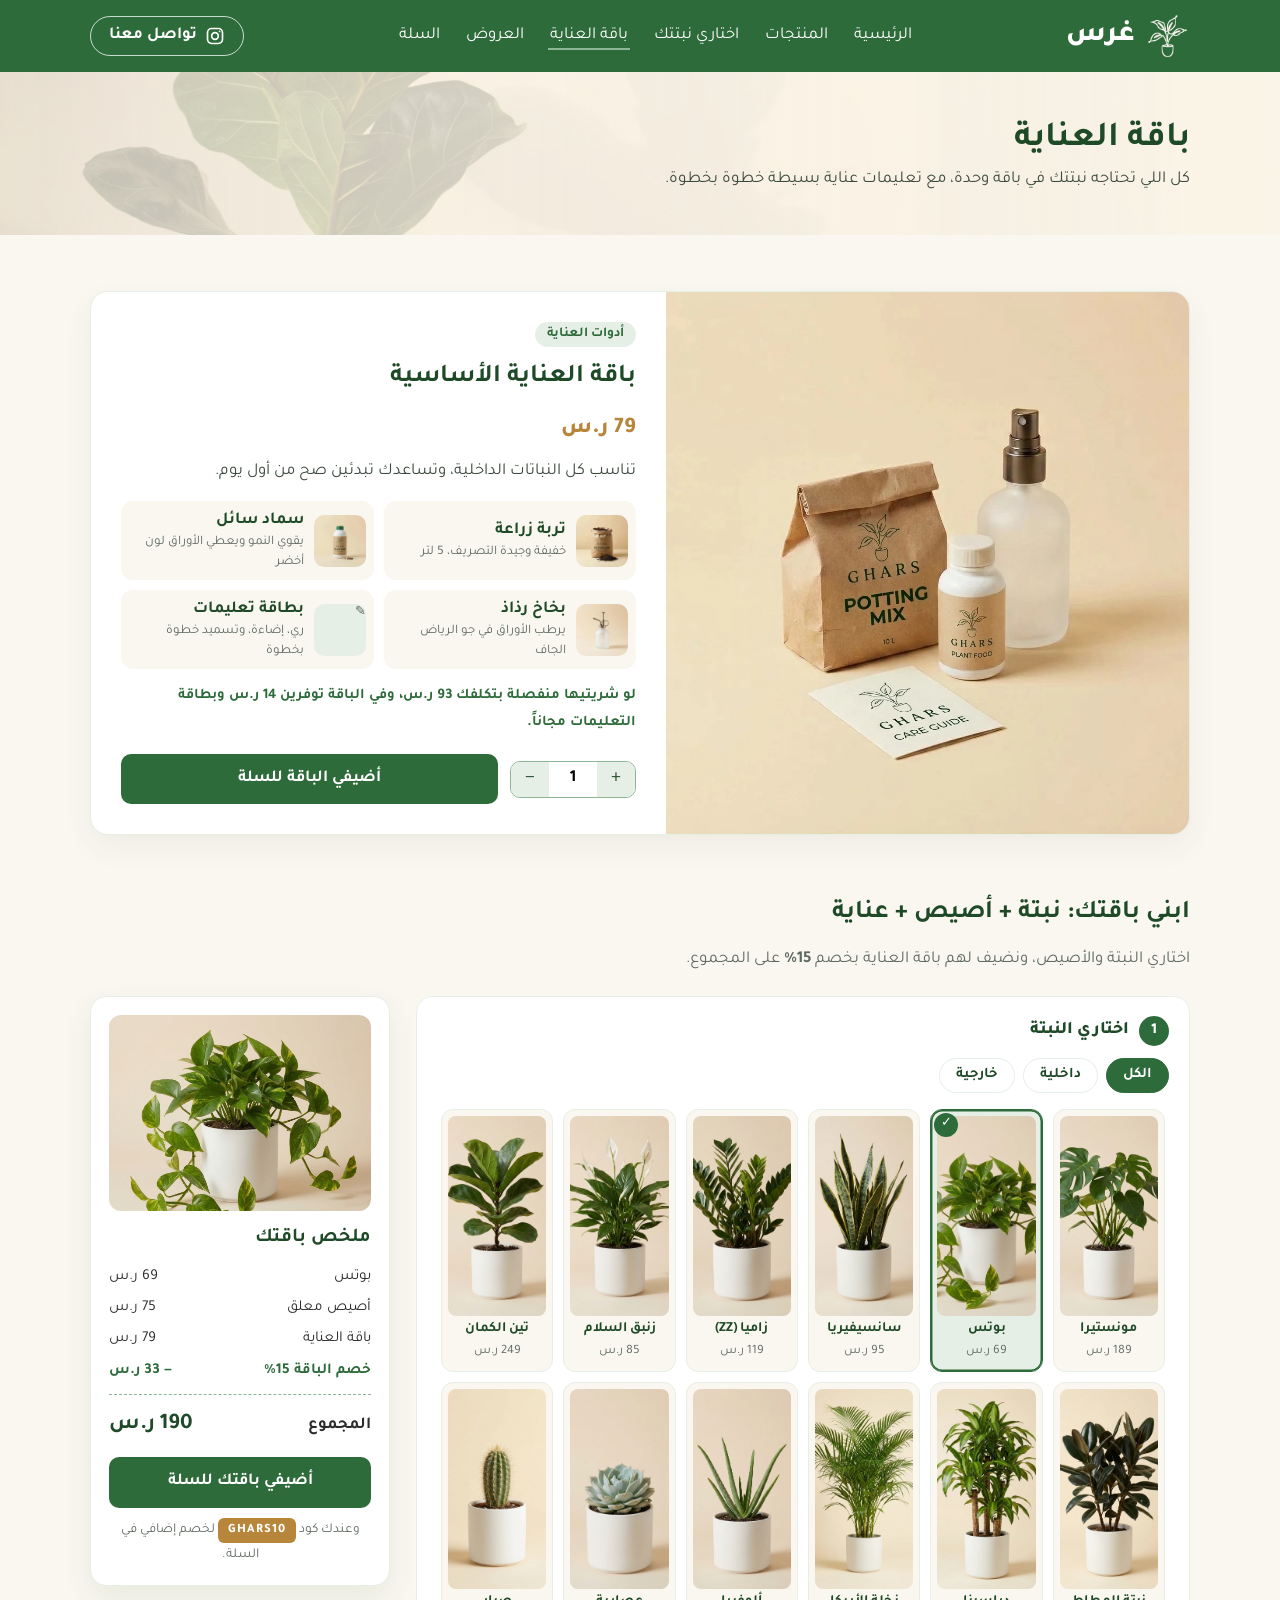
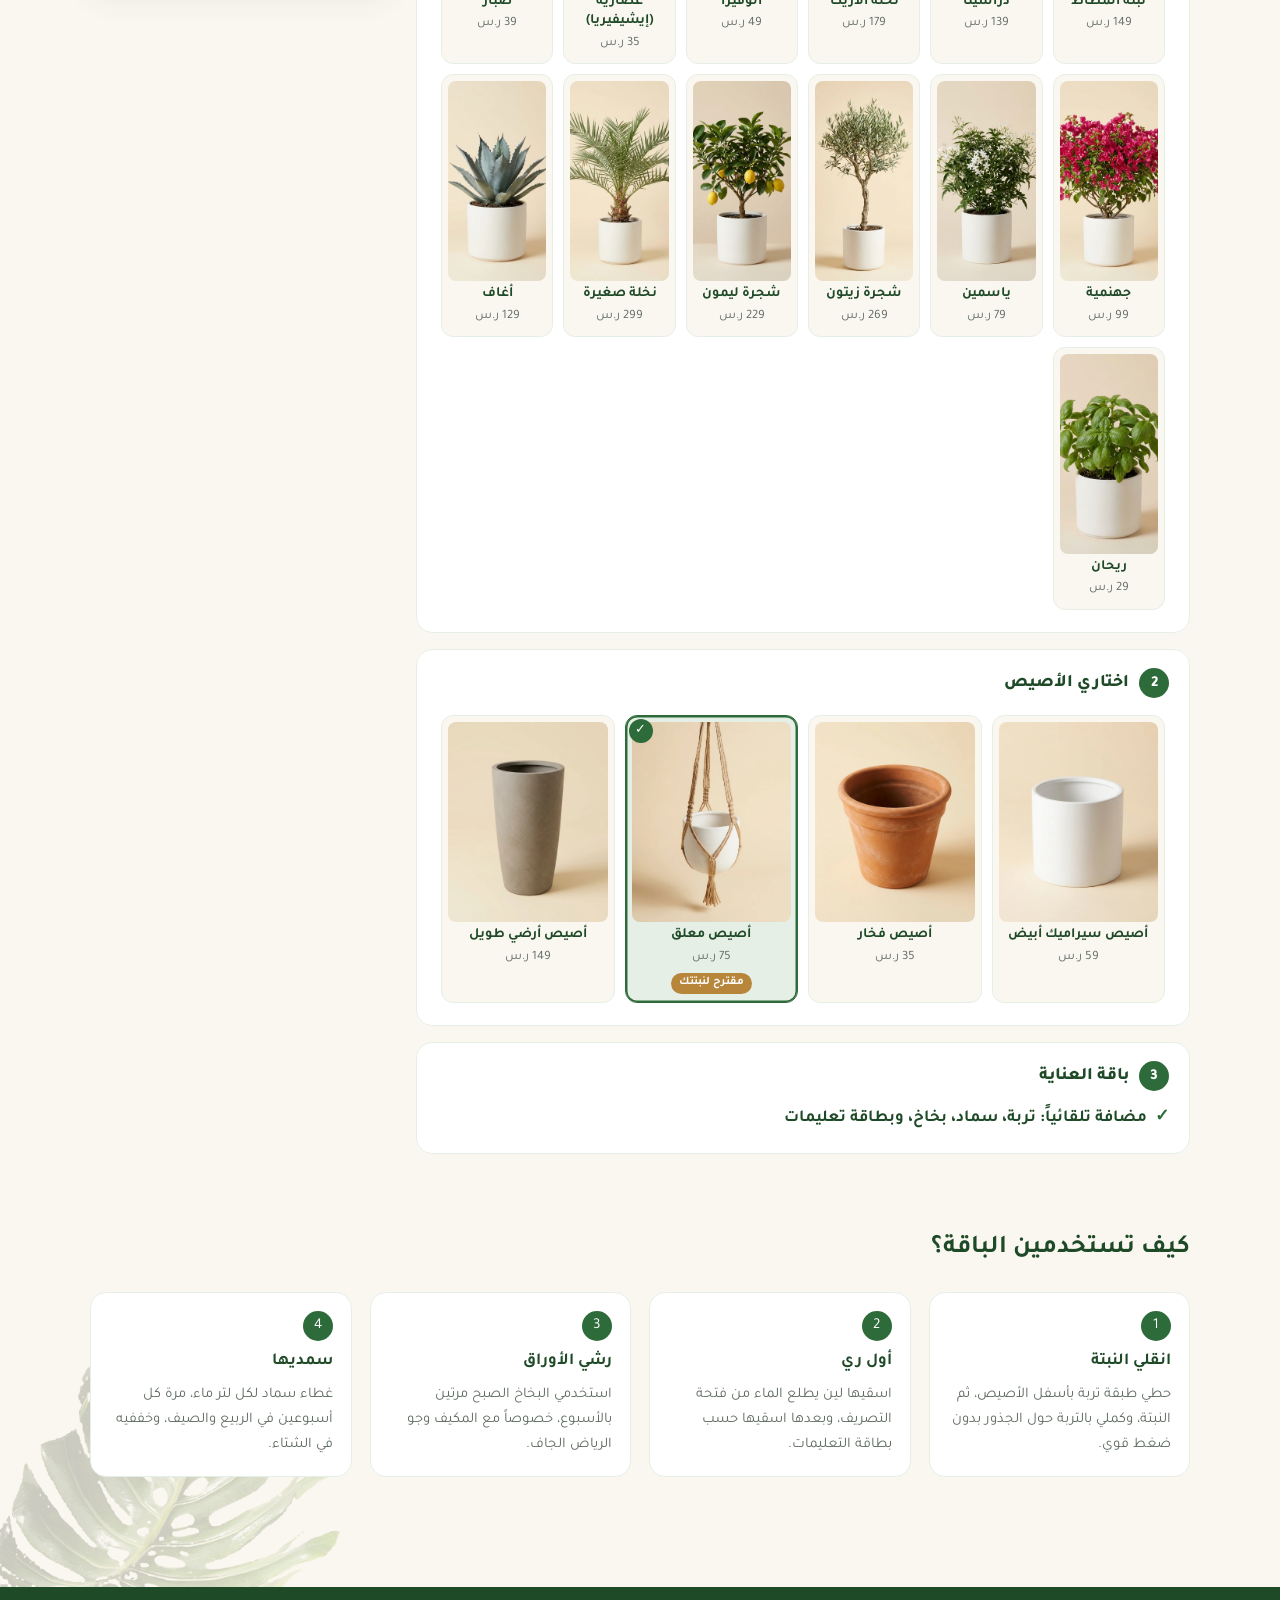
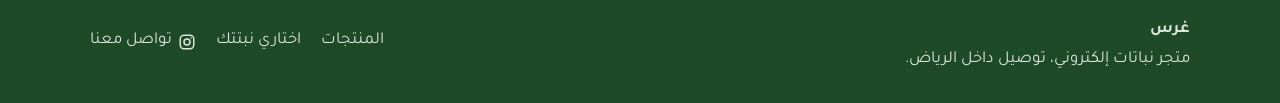
==== pages/care-kit.html @ 99b0efc9 "update homepage +add pruducts (check plz)" ====
<!DOCTYPE html>
<html lang="ar" dir="rtl">
<head>
  <meta charset="UTF-8">
  <meta name="viewport" content="width=device-width, initial-scale=1">
  <title>باقة العناية | غرس</title>
  <link rel="icon" href="../images/logo.png">
  <link rel="preconnect" href="https://fonts.googleapis.com">
  <link rel="preconnect" href="https://fonts.gstatic.com" crossorigin>
  <link href="https://fonts.googleapis.com/css2?family=Tajawal:wght@400;500;700;800&display=swap" rel="stylesheet">
  <link rel="stylesheet" href="../css/style.css">
</head>
<body>

  <!-- Navbar -->
  <header class="navbar">
    <div class="container">
      <a href="../index.html" class="logo"><img src="../images/logo.png" alt=""><span>غرس</span></a>
      <nav>
        <ul class="nav-links">
          <li><a href="../index.html">الرئيسية</a></li>
          <li><a href="products.html">المنتجات</a></li>
          <li><a href="plant-finder.html">اختاري نبتتك</a></li>
          <li><a href="care-kit.html" class="active">باقة العناية</a></li>
          <li><a href="offers.html">العروض</a></li>
          <li><a href="cart.html">السلة <span class="cart-count" id="cartCount" hidden>0</span></a></li>
        </ul>
      </nav>
      <a href="https://www.instagram.com/gharsplants/" class="contact-btn" target="_blank" rel="noopener" aria-label="تواصل معنا عبر إنستقرام"><svg width="20" height="20" viewBox="0 0 24 24" fill="none" stroke="currentColor" stroke-width="2" aria-hidden="true"><rect x="3" y="3" width="18" height="18" rx="5"/><circle cx="12" cy="12" r="4"/><circle cx="17.5" cy="6.5" r="1" fill="currentColor" stroke="none"/></svg><span>تواصل معنا</span></a>
    </div>
  </header>

  <main>
    <img class="leaf-corner" src="../images/monstera-leaf.png" alt="">

    <section class="page-head">
      <div class="container">
        <h1>باقة العناية</h1>
        <p>كل اللي تحتاجه نبتتك في باقة وحدة، مع تعليمات عناية بسيطة خطوة بخطوة.</p>
      </div>
    </section>

    <section class="section container">
      <div class="kit-show">
        <img src="../images/products/care-kit.jpg" alt="باقة العناية: تربة وسماد وبخاخ وبطاقة تعليمات">
        <div class="kit-info">
          <span class="badge">أدوات العناية</span>
          <h2>باقة العناية الأساسية</h2>
          <p class="pd-price" id="kitPrice"></p>
          <p class="pd-desc">تناسب كل النباتات الداخلية، وتساعدك تبدئين صح من أول يوم.</p>
          <ul class="kit-items">
            <li><img src="../images/products/potting-soil.jpg" alt=""><div><strong>تربة زراعة</strong><span>خفيفة وجيدة التصريف، 5 لتر</span></div></li>
            <li><img src="../images/products/fertilizer.jpg" alt=""><div><strong>سماد سائل</strong><span>يقوي النمو ويعطي الأوراق لون أخضر</span></div></li>
            <li><img src="../images/products/spray-bottle.jpg" alt=""><div><strong>بخاخ رذاذ</strong><span>يرطب الأوراق في جو الرياض الجاف</span></div></li>
            <li><span class="kit-card-icon" aria-hidden="true">✎</span><div><strong>بطاقة تعليمات</strong><span>ري، إضاءة، وتسميد خطوة بخطوة</span></div></li>
          </ul>
          <p class="kit-save" id="kitSave"></p>
          <div class="pd-buy">
            <div class="qty" aria-label="الكمية">
              <button type="button" id="kitPlus" aria-label="زيادة">+</button>
              <input type="number" id="kitQty" value="1" min="1" max="20" aria-label="الكمية">
              <button type="button" id="kitMinus" aria-label="نقصان">&minus;</button>
            </div>
            <button type="button" class="btn" id="kitAdd">أضيفي الباقة للسلة</button>
          </div>
        </div>
      </div>
    </section>

    <section class="section container" id="build">
      <h2>ابني باقتك: نبتة + أصيص + عناية</h2>
      <p class="section-note">اختاري النبتة والأصيص، ونضيف لهم باقة العناية بخصم <strong>15%</strong> على المجموع.</p>

      <div class="builder">
        <form class="builder-steps" id="builderForm">
          <fieldset class="build-step">
            <legend><span class="num">1</span>اختاري النبتة</legend>
            <div class="pick-filter" role="group" aria-label="نوع النبتة">
              <button type="button" class="cat-tab" data-type="all" aria-selected="true">الكل</button>
              <button type="button" class="cat-tab" data-type="indoor" aria-selected="false">داخلية</button>
              <button type="button" class="cat-tab" data-type="outdoor" aria-selected="false">خارجية</button>
            </div>
            <div class="pick-grid" id="plantPicks"></div>
          </fieldset>

          <fieldset class="build-step">
            <legend><span class="num">2</span>اختاري الأصيص</legend>
            <div class="pick-grid pick-grid-pots" id="potPicks"></div>
          </fieldset>

          <fieldset class="build-step">
            <legend><span class="num">3</span>باقة العناية</legend>
            <p class="included"><span aria-hidden="true">✓</span> مضافة تلقائياً: تربة، سماد، بخاخ، وبطاقة تعليمات</p>
          </fieldset>
        </form>

        <aside class="summary" aria-live="polite">
          <img id="sumImg" src="" alt="">
          <h3>ملخص باقتك</h3>
          <ul class="sum-lines" id="sumLines"></ul>
          <div class="sum-total"><span>المجموع</span><strong id="sumTotal"></strong></div>
          <button type="button" class="btn btn-block" id="bundleAdd">أضيفي باقتك للسلة</button>
          <p class="sum-note">وعندك كود <span class="code">GHARS10</span> لخصم إضافي في السلة.</p>
        </aside>
      </div>
    </section>

    <section class="section container">
      <h2>كيف تستخدمين الباقة؟</h2>
      <ol class="care-steps">
        <li><span class="num">1</span><strong>انقلي النبتة</strong><p>حطي طبقة تربة بأسفل الأصيص، ثم النبتة، وكملي بالتربة حول الجذور بدون ضغط قوي.</p></li>
        <li><span class="num">2</span><strong>أول ري</strong><p>اسقيها لين يطلع الماء من فتحة التصريف، وبعدها اسقيها حسب بطاقة التعليمات.</p></li>
        <li><span class="num">3</span><strong>رشي الأوراق</strong><p>استخدمي البخاخ الصبح مرتين بالأسبوع، خصوصاً مع المكيف وجو الرياض الجاف.</p></li>
        <li><span class="num">4</span><strong>سمديها</strong><p>غطاء سماد لكل لتر ماء، مرة كل أسبوعين في الربيع والصيف، وخففيه في الشتاء.</p></li>
      </ol>
    </section>
  </main>

  <footer class="footer">
    <div class="container">
      <div>
        <strong>غرس</strong>
        <p>متجر نباتات إلكتروني، توصيل داخل الرياض.</p>
      </div>
      <ul>
        <li><a href="products.html">المنتجات</a></li>
        <li><a href="plant-finder.html">اختاري نبتتك</a></li>
        <li><a class="social" href="https://www.instagram.com/gharsplants/" target="_blank" rel="noopener"><svg width="18" height="18" viewBox="0 0 24 24" fill="none" stroke="currentColor" stroke-width="2" aria-hidden="true"><rect x="3" y="3" width="18" height="18" rx="5"/><circle cx="12" cy="12" r="4"/><circle cx="17.5" cy="6.5" r="1" fill="currentColor" stroke="none"/></svg><span>تواصل معنا</span></a></li>
      </ul>
    </div>
  </footer>

  <script src="../js/products-data.js"></script>
  <script src="../js/cart.js"></script>
  <script src="../js/care-kit.js"></script>
</body>
</html>
---- css/style.css ----
/* Colors */
:root {
  --green: #2E6B3A;
  --green-dark: #1F4A28;
  --green-light: #8DB596;
  --green-pale: #E6EFE6;
  --offwhite: #FAF7F0;
  --text: #2B2B2B;
  --muted: #5F6B61;
  --accent: #B8863B;
  --radius: 10px;
}

* { box-sizing: border-box; margin: 0; padding: 0; }

body {
  font-family: 'Tajawal', sans-serif;
  background: var(--offwhite);
  color: var(--text);
  line-height: 1.8;
  font-size: 1.05rem;
}

a { color: inherit; text-decoration: none; }
img { max-width: 100%; display: block; }
:focus-visible { outline: 3px solid var(--accent); outline-offset: 2px; }

.container { width: 92%; max-width: 1100px; margin-inline: auto; }

.navbar { background: var(--green); color: #fff; }
.navbar .container {
  display: flex; align-items: center; justify-content: space-between;
  flex-wrap: wrap; gap: 8px 24px; padding-block: 10px;
}
.logo { display: flex; align-items: center; gap: 10px; font-size: 1.8rem; font-weight: 800; }
.logo img { height: 48px; width: auto; }
.nav-links { display: flex; flex-wrap: wrap; gap: 4px 22px; list-style: none; }
.nav-links a { padding: 4px 2px; border-bottom: 2px solid transparent; }
.nav-links a:hover, .nav-links a.active { border-bottom-color: var(--green-light); }

.contact-btn {
  display: flex; align-items: center; gap: 8px; white-space: nowrap;
  border: 1.5px solid rgba(255, 255, 255, .75); border-radius: 999px;
  padding: 5px 18px; font-weight: 700; line-height: 1.7;
}
.contact-btn:hover { background: #fff; color: var(--green-dark); }

.btn {
  display: inline-block; background: var(--green); color: #fff;
  padding: 10px 26px; border: 0; border-radius: var(--radius);
  font: inherit; font-weight: 700; cursor: pointer; text-align: center;
}
.btn:hover { background: var(--green-dark); }
.btn-light { background: var(--offwhite); color: var(--green-dark); }
.btn-light:hover { background: #fff; }
.btn-outline { background: transparent; color: var(--green); border: 1.5px solid var(--green); padding-block: 8.5px; }
.btn-outline:hover { background: var(--green-pale); }

.hero {
  position: relative; display: flex; min-height: 480px; overflow: hidden;
  background: #f3e6cf url(../images/hero-leaf.jpg) center / cover no-repeat;
}
.hero::before {
  content: ""; position: absolute; top: 0; right: 0; bottom: 0; left: 0;
  background: linear-gradient(to left, rgba(250, 244, 232, .94) 0%, rgba(250, 244, 232, .6) 42%, rgba(250, 244, 232, 0) 68%);
}
.hero .container { position: relative; display: flex; align-items: center; padding-block: 60px 96px; }
.hero-text { max-width: 28rem; }
.hero h1 { font-size: 2.7rem; line-height: 1.4; color: var(--green-dark); }
.hero p { color: #3d4a3f; margin: 12px 0 24px; }
.hero-actions { display: flex; flex-wrap: wrap; gap: 12px; }
.hang { position: absolute; top: 0; right: 1.5%; width: 125px; }

main { position: relative; padding-bottom: 110px; overflow: hidden; }
main > section { position: relative; z-index: 1; }
.leaf-corner { position: absolute; left: 0; bottom: 0; width: 340px; opacity: .2; pointer-events: none; }

.quiz-wrap { position: relative; margin-top: -64px; }
.quiz {
  background: #fff; border: 1.5px solid var(--green-pale); border-radius: 16px;
  padding: 30px; display: grid; grid-template-columns: repeat(3, 1fr); gap: 26px;
  box-shadow: 0 12px 30px rgba(31, 74, 40, .1);
}
.quiz-head { grid-column: 1 / -1; }
.quiz-head h2 { font-size: 1.6rem; color: var(--green-dark); line-height: 1.5; }
.quiz-head p { color: var(--muted); }
.step { display: grid; gap: 10px; align-content: start; }
.step h3 {
  display: flex; align-items: center; gap: 10px; margin-bottom: 4px;
  font-size: 1.1rem; color: var(--green-dark);
}
.num {
  width: 30px; height: 30px; border-radius: 50%; background: var(--green); color: #fff;
  display: flex; align-items: center; justify-content: center; font-size: .95rem; flex-shrink: 0;
}
.chip { position: relative; display: block; cursor: pointer; }
.chip input { position: absolute; top: 0; right: 0; bottom: 0; left: 0; width: 100%; height: 100%; opacity: 0; cursor: pointer; }
.chip span {
  display: block; padding: 10px 14px; border: 1.5px solid var(--green-light);
  border-radius: var(--radius); background: var(--offwhite);
  font-weight: 700; color: var(--green-dark); line-height: 1.5;
}
.chip small { display: block; font-weight: 400; color: var(--muted); font-size: .88rem; }
.chip:hover input:not(:checked) + span { background: var(--green-pale); }
.chip input:checked + span { background: var(--green); border-color: var(--green); color: #fff; }
.chip input:checked + span small { color: #d9e6da; }
.chip input:focus-visible + span { outline: 3px solid var(--accent); outline-offset: 2px; }
.actions { grid-column: 1 / -1; display: flex; flex-wrap: wrap; gap: 12px; }

.section { padding-block: 56px 0; }
.section h2 { font-size: 1.6rem; color: var(--green-dark); margin-bottom: 20px; }

.why { display: grid; grid-template-columns: repeat(4, 1fr); gap: 26px; list-style: none; }
.why li { display: grid; gap: 4px; justify-items: start; }
.why svg { width: 48px; height: 48px; padding: 12px; border-radius: 50%; background: var(--green-pale); color: var(--green); margin-bottom: 6px; }
.why strong { color: var(--green-dark); font-size: 1.1rem; }
.why span { color: var(--muted); font-size: .95rem; line-height: 1.7; }

.section-head { display: flex; justify-content: space-between; align-items: baseline; gap: 12px; margin-bottom: 20px; }
.section-head h2 { margin-bottom: 0; }
.see-all { color: var(--green); font-weight: 700; white-space: nowrap; }
.see-all:hover { color: var(--green-dark); text-decoration: underline; text-underline-offset: 4px; }

.categories { display: grid; grid-template-columns: repeat(5, 1fr); gap: 16px; }
.category {
  position: relative; display: block; border-radius: 16px; overflow: hidden;
  background: var(--green-pale); font-weight: 800; font-size: 1.1rem; color: var(--green-dark);
}
.category img { width: 100%; aspect-ratio: 4 / 5; object-fit: cover; transition: transform .35s; }
.category span {
  position: absolute; right: 10px; left: 10px; bottom: 10px; display: flex; justify-content: space-between; align-items: center;
  background: rgba(255, 255, 255, .92); border-radius: 12px; padding: 8px 14px; white-space: nowrap;
}
.category span::after { content: "\2190"; font-weight: 400; }
.category:hover img { transform: scale(1.06); }
.category:hover span { background: var(--green); color: #fff; }

.hero-plants { display: inline-flex; align-items: center; gap: 12px; margin-top: 26px; color: #3d4a3f; font-size: .92rem; line-height: 1.5; }
.hero-plants strong { display: block; color: var(--green-dark); font-size: 1rem; }
.stack { display: flex; }
.stack img { width: 46px; height: 46px; border-radius: 50%; object-fit: cover; border: 3px solid #fff; margin-inline-start: -14px; box-shadow: 0 2px 6px rgba(0, 0, 0, .08); }
.stack img:first-child { margin-inline-start: 0; }
.hero-plants:hover strong { text-decoration: underline; text-underline-offset: 4px; }

.home-grid { grid-template-columns: repeat(4, 1fr); }
.home-grid .card-title:hover { color: var(--green); text-decoration: underline; text-underline-offset: 4px; }

.light-band { background: var(--green-pale); margin-top: 56px; padding-block: 48px; }
.light-band .section-note { margin: -12px 0 24px; }
.light-cards { display: grid; grid-template-columns: repeat(3, 1fr); gap: 20px; }
.light-card { display: grid; gap: 2px; background: #fff; border-radius: 18px; padding: 16px 16px 20px; transition: transform .2s, box-shadow .2s; }
.light-card:hover { transform: translateY(-4px); box-shadow: 0 14px 30px rgba(31, 74, 40, .12); }
.light-plants { display: grid; grid-template-columns: 1.4fr 1fr; grid-template-rows: repeat(2, minmax(0, 1fr)); gap: 8px; margin-bottom: 12px; aspect-ratio: 16 / 11; }
.light-plants img { width: 100%; height: 100%; min-height: 0; object-fit: cover; border-radius: 12px; }
.light-plants img:first-child { grid-row: 1 / 3; }
.light-card strong { font-size: 1.2rem; color: var(--green-dark); display: flex; align-items: center; gap: 8px; }
.light-card strong::before { content: ""; width: 14px; height: 14px; border-radius: 50%; }
.light-low strong::before { background: #8b9bb0; }
.light-medium strong::before { background: #e3c37c; }
.light-high strong::before { background: #f0a050; box-shadow: 0 0 0 4px #fbe1c4; }
.light-card span { color: var(--muted); font-size: .95rem; }

.ad-spot {
  position: relative; display: grid; grid-template-columns: 1fr 1.35fr; gap: 30px; align-items: center;
  background: radial-gradient(circle at 15% 20%, #2e6b3a 0%, var(--green-dark) 60%);
  border-radius: 22px; padding: 36px 40px 44px; color: #fff; overflow: hidden;
}
.ad-text h2 { color: #fff; font-size: 1.9rem; margin: 10px 0 6px; }
.ad-text p { color: #d9e6da; margin-bottom: 20px; }
.ad-label {
  position: relative; display: inline-block; background: var(--offwhite); color: var(--green-dark);
  font-weight: 800; font-size: .85rem; padding: 2px 14px 2px 26px; border-radius: 4px 14px 14px 4px;
}
.ad-label::after { content: ""; position: absolute; left: 9px; top: 50%; width: 8px; height: 8px; margin-top: -4px; border-radius: 50%; background: var(--green-dark); }
.ad-btn { display: inline-flex; gap: 8px; align-items: center; }

.ad-frame { position: relative; display: block; padding-top: 64px; transform-origin: 50% 0; }
.ropes { position: absolute; top: 6px; left: 0; width: 100%; height: 66px; overflow: visible; }
.ropes path { fill: none; stroke: #d8c39c; stroke-width: 2.5; vector-effect: non-scaling-stroke; stroke-dasharray: 5 3; }
.hook { position: absolute; top: 0; left: 50%; width: 16px; height: 16px; margin-left: -8px; border-radius: 50%; border: 3px solid #d8c39c; background: var(--green-dark); }
.ad-board {
  position: relative; z-index: 1; display: block; aspect-ratio: 16 / 9; overflow: hidden;
  background: var(--offwhite); border: 10px solid #efe0c2; border-radius: 14px;
  box-shadow: 0 18px 36px rgba(0, 0, 0, .3), inset 0 0 0 1px rgba(0, 0, 0, .05);
  transform: rotate(-1.5deg); transition: transform .4s;
}
.ad-board img { width: 100%; height: 100%; object-fit: cover; }
.ad-placeholder {
  display: flex; height: 100%; align-items: center; justify-content: center; color: var(--muted); font-weight: 700;
  border: 2px dashed var(--green-light); border-radius: 6px; margin: 0; background: repeating-linear-gradient(45deg, #faf7f0 0 12px, #f3eee2 12px 24px);
}
.ad-leaf { position: absolute; z-index: 2; width: 130px; left: -38px; bottom: -34px; transform: rotate(18deg); pointer-events: none; }
.ad-frame:hover .ad-board, .ad-frame:focus-visible .ad-board { transform: rotate(0deg); }
.ad-frame:hover { animation: swing 1.2s ease-in-out; }
@keyframes swing { 25% { transform: rotate(1.2deg); } 60% { transform: rotate(-.8deg); } 100% { transform: rotate(0); } }

.kit-banner {
  display: grid; grid-template-columns: 300px 1fr; align-items: center; gap: 0;
  background: #efe0c2; border-radius: 16px; overflow: hidden; color: var(--green-dark);
}
.kit-banner > img { width: 100%; height: 100%; object-fit: cover; }
.kit-text { padding: 36px 40px; }
.kit-text p { margin-bottom: 18px; max-width: 34rem; }
.kit-banner h2 { color: var(--green-dark); margin: 0 0 4px; font-size: 1.6rem; }
.kit-banner p { color: #3d4a3f; }
.code {
  background: var(--accent); color: #fff; padding: 1px 10px; border-radius: 6px;
  font-weight: 800; letter-spacing: 1px; direction: ltr; display: inline-block;
}

.footer { background: var(--green-dark); color: #d9e6da; padding-block: 28px; }
.footer .container { display: flex; flex-wrap: wrap; gap: 14px 40px; justify-content: space-between; align-items: center; }
.footer ul { list-style: none; display: flex; flex-wrap: wrap; gap: 4px 20px; }
.footer a:hover { color: #fff; }
.social { display: inline-flex; align-items: center; gap: 6px; }

.btn-small { padding: 7px 14px; font-size: .92rem; }
.btn-block { display: block; width: 100%; }
.cart-count {
  display: inline-block; min-width: 22px; padding: 0 6px; margin-inline-start: 4px;
  background: var(--accent); color: #fff; border-radius: 999px;
  font-size: .8rem; font-weight: 700; line-height: 22px; text-align: center;
}
.cart-count[hidden] { display: none; }

.page-head {
  background: linear-gradient(to left, rgba(250, 244, 232, .95), rgba(250, 244, 232, .75)), #f3e6cf url(../images/hero-leaf.jpg) left center / cover no-repeat;
  padding-block: 44px 40px;
}
.page-head h1 { font-size: 2.2rem; line-height: 1.4; color: var(--green-dark); }
.page-head p { color: #3d4a3f; max-width: 34rem; }

.cat-tabs { display: flex; flex-wrap: wrap; gap: 10px; margin-top: -22px; position: relative; }
.cat-tab {
  font: inherit; font-weight: 700; cursor: pointer; color: var(--green-dark);
  background: #fff; border: 1.5px solid var(--green-pale); border-radius: 999px;
  padding: 7px 20px; box-shadow: 0 6px 16px rgba(31, 74, 40, .08);
}
.cat-tab:hover { background: var(--green-pale); }
.cat-tab[aria-selected="true"] { background: var(--green); border-color: var(--green); color: #fff; }

.shop { display: grid; grid-template-columns: 260px 1fr; gap: 28px; align-items: start; padding-top: 30px; }

.filters {
  position: sticky; top: 16px; background: #fff; border: 1.5px solid var(--green-pale);
  border-radius: 16px; padding: 22px; box-shadow: 0 12px 30px rgba(31, 74, 40, .06);
}
.filter-toggle { display: none; }
.filter-group { border: 0; display: grid; gap: 8px; margin-bottom: 20px; }
.filter-title { font-weight: 800; color: var(--green-dark); font-size: 1.05rem; padding: 0; }
.filter-title small { font-weight: 400; color: var(--muted); font-size: .85rem; }
.filters .chip span { padding: 6px 12px; font-size: .95rem; }
.filters .chip small { display: inline; margin-inline-start: 6px; font-size: .8rem; }
.search-input, .price-row input, .sort select {
  font: inherit; color: var(--text); background: var(--offwhite);
  border: 1.5px solid var(--green-light); border-radius: var(--radius); padding: 7px 12px; width: 100%;
}
.search-input:focus, .price-row input:focus, .sort select:focus { outline: 3px solid var(--accent); outline-offset: 1px; }
.price-row { display: flex; align-items: center; gap: 8px; color: var(--muted); font-size: .92rem; }
.price-row label { display: flex; align-items: center; gap: 6px; flex: 1; }
.price-row input { padding: 6px 8px; min-width: 0; }

.results-bar { display: flex; flex-wrap: wrap; justify-content: space-between; align-items: center; gap: 10px; margin-bottom: 16px; }
.results-bar p { color: var(--muted); font-weight: 700; }
.sort { display: flex; align-items: center; gap: 8px; color: var(--muted); font-size: .95rem; white-space: nowrap; }
.sort select { width: auto; padding-block: 5px; }

.product-grid { display: grid; grid-template-columns: repeat(auto-fill, minmax(210px, 1fr)); gap: 20px; }
.product-card {
  background: #fff; border: 1.5px solid var(--green-pale); border-radius: 16px; overflow: hidden;
  display: flex; flex-direction: column; transition: box-shadow .2s, transform .2s;
}
.product-card:hover { box-shadow: 0 12px 28px rgba(31, 74, 40, .12); transform: translateY(-3px); }
.card-open { background: none; border: 0; padding: 0; font: inherit; color: inherit; cursor: pointer; text-align: inherit; }
.product-card img { width: 100%; aspect-ratio: 1; object-fit: cover; background: #f3e6cf; }
.card-body { padding: 14px 16px 16px; display: flex; flex-direction: column; gap: 6px; flex: 1; }
.card-cat { color: var(--muted); font-size: .85rem; }
.card-body h3 { font-size: 1.15rem; line-height: 1.4; color: var(--green-dark); }
.card-title:hover { color: var(--green); text-decoration: underline; text-underline-offset: 4px; }
.tags { display: flex; flex-wrap: wrap; gap: 6px; }
.tag { background: var(--green-pale); color: var(--green-dark); border-radius: 999px; padding: 0 10px; font-size: .8rem; line-height: 1.9; }
.tag-light-low { background: #e4e8ee; color: #3b4a5a; }
.tag-light-medium { background: #f6ecd6; color: #7a5a1f; }
.tag-light-high { background: #fbe1c4; color: #8a4b12; }
.card-foot { display: flex; justify-content: space-between; align-items: center; gap: 8px; margin-top: auto; padding-top: 8px; }
.price { color: var(--green-dark); font-size: 1.15rem; font-weight: 800; white-space: nowrap; }

.empty { text-align: center; background: #fff; border: 1.5px dashed var(--green-light); border-radius: 16px; padding: 40px 20px; }
.empty strong { display: block; font-size: 1.2rem; color: var(--green-dark); }
.empty p { color: var(--muted); margin-bottom: 14px; }
.empty[hidden] { display: none; }

.product-dialog {
  border: 0; border-radius: 18px; padding: 0; width: min(880px, 94vw); max-height: 92vh;
  margin: auto; color: var(--text); background: #fff; box-shadow: 0 30px 60px rgba(0, 0, 0, .25);
}
.product-dialog::backdrop { background: rgba(31, 74, 40, .45); }
.dialog-close {
  position: absolute; top: 10px; left: 10px; z-index: 2; width: 38px; height: 38px; border-radius: 50%;
  border: 0; background: #fff; color: var(--green-dark); font-size: 1.6rem; line-height: 1; cursor: pointer;
  box-shadow: 0 2px 8px rgba(0, 0, 0, .15);
}
.pd { display: grid; grid-template-columns: 1fr 1fr; }
.pd-img { width: 100%; height: 100%; object-fit: cover; background: #f3e6cf; min-height: 320px; }
.pd-info { padding: 28px 28px 24px; display: flex; flex-direction: column; gap: 8px; }
.badge { align-self: flex-start; background: var(--green-pale); color: var(--green); border-radius: 999px; padding: 0 12px; font-size: .85rem; font-weight: 700; }
.pd-info h2 { font-size: 1.8rem; line-height: 1.4; color: var(--green-dark); }
.pd-price { font-size: 1.4rem; font-weight: 800; color: var(--accent); }
.pd-desc { color: #3d4a3f; }
.pd-specs { list-style: none; display: flex; flex-wrap: wrap; gap: 8px; }
.pd-specs li { background: var(--offwhite); border: 1px solid var(--green-pale); border-radius: var(--radius); padding: 4px 12px; font-weight: 700; color: var(--green-dark); font-size: .92rem; }
.pd-specs span { display: block; font-weight: 400; color: var(--muted); font-size: .78rem; }
.pd-info h3 { color: var(--green-dark); font-size: 1.1rem; margin-top: 6px; }
.pd-care { list-style: none; display: grid; gap: 4px; }
.pd-care li { position: relative; padding-inline-start: 18px; font-size: .95rem; line-height: 1.7; }
.pd-care li::before { content: ""; position: absolute; right: 0; top: .7em; width: 8px; height: 8px; border-radius: 50%; background: var(--green-light); }
.pd-buy { display: flex; flex-wrap: wrap; gap: 12px; align-items: center; margin-top: 10px; }
.pd-buy .btn { flex: 1; white-space: nowrap; }
.qty { display: flex; border: 1.5px solid var(--green-light); border-radius: var(--radius); overflow: hidden; }
.qty button { width: 38px; border: 0; background: var(--green-pale); color: var(--green-dark); font: inherit; font-size: 1.2rem; cursor: pointer; }
.qty button:hover { background: var(--green-light); }
.qty input { width: 48px; border: 0; text-align: center; font: inherit; font-weight: 700; -moz-appearance: textfield; }
.qty input::-webkit-inner-spin-button, .qty input::-webkit-outer-spin-button { -webkit-appearance: none; }
.pd-link { color: var(--green); font-weight: 700; }
.pd-link[hidden] { display: none; }

.toast {
  position: fixed; bottom: 24px; left: 50%; z-index: 100; transform: translate(-50%, 30px);
  background: var(--green-dark); color: #fff; padding: 10px 22px; border-radius: 999px;
  font-weight: 700; opacity: 0; pointer-events: none; transition: opacity .25s, transform .25s;
}
.toast.show { opacity: 1; transform: translate(-50%, 0); }

@media (max-width: 900px) {
  .shop { grid-template-columns: 1fr; }
  .filters { position: static; padding: 14px 18px; }
  .filter-toggle {
    display: flex; justify-content: space-between; align-items: center; width: 100%;
    background: none; border: 0; font: inherit; font-weight: 800; font-size: 1.05rem; color: var(--green-dark); cursor: pointer;
  }
  .filter-toggle::after { content: "+"; font-size: 1.4rem; font-weight: 400; }
  .filter-toggle[aria-expanded="true"]::after { content: "\2212"; }
  .filters:not(.open) form { display: none; }
  .filters.open form { margin-top: 14px; }
  .filters form { display: grid; grid-template-columns: repeat(2, 1fr); gap: 0 20px; }
  .filters .filter-group:first-child, .filters .btn-block { grid-column: 1 / -1; }
}
@media (max-width: 680px) {
  .pd { grid-template-columns: 1fr; }
  .pd-img { min-height: 0; aspect-ratio: 4 / 3; height: auto; }
}
@media (max-width: 600px) {
  .page-head h1 { font-size: 1.8rem; }
  .filters form { grid-template-columns: 1fr; }
  .product-grid { grid-template-columns: repeat(2, 1fr); gap: 12px; }
  .card-body { padding: 10px 12px 12px; }
  .card-foot { flex-direction: column; align-items: stretch; }
}

.page-head-tall { padding-bottom: 96px; }
.section-note { color: var(--muted); margin: -12px 0 20px; }
.finder-start { text-align: center; background: #fff; border: 1.5px dashed var(--green-light); border-radius: 16px; padding: 36px 20px; }
.finder-start strong { display: block; font-size: 1.2rem; color: var(--green-dark); }
.finder-start p { color: var(--muted); }
.finder-start[hidden], #finderResults[hidden], #nearBox[hidden], .finder-none[hidden] { display: none; }
#results:focus { outline: none; }
.answers { display: flex; flex-wrap: wrap; align-items: center; gap: 8px; margin-bottom: 22px; color: var(--muted); font-weight: 700; }
.answer-chip { background: var(--green); color: #fff; border-radius: 999px; padding: 2px 14px; font-size: .92rem; }
#nearBox { margin-top: 44px; }
.finder-none { background: #fff; border: 1.5px dashed var(--green-light); border-radius: 14px; padding: 18px 20px; color: var(--muted); }

.finder-grid { display: grid; grid-template-columns: repeat(auto-fill, minmax(250px, 1fr)); gap: 20px; }
.finder-card {
  display: flex; flex-direction: column; background: #fff;
  border: 1.5px solid var(--green-pale); border-radius: 16px; overflow: hidden;
}
.finder-img img { width: 100%; height: auto; aspect-ratio: 4 / 3; object-fit: cover; background: #f3e6cf; }
.finder-body { flex: 1; padding: 14px 16px 16px; display: flex; flex-direction: column; gap: 6px; }
.finder-top { display: flex; justify-content: space-between; align-items: baseline; gap: 8px; }
.finder-top h3 { font-size: 1.2rem; color: var(--green-dark); line-height: 1.4; }
.finder-top h3 a:hover { color: var(--green); text-decoration: underline; text-underline-offset: 4px; }
.why-list { list-style: none; display: grid; gap: 2px; font-size: .92rem; line-height: 1.6; }
.why-list li { position: relative; padding-inline-start: 22px; }
.why-list li::before { content: "\2713"; position: absolute; right: 0; color: var(--green); font-weight: 800; }
.why-list li.diff { color: #8a4b12; }
.why-list li.diff::before { content: "\2194"; color: var(--accent); }
.care-tip { font-size: .85rem; color: var(--muted); background: var(--offwhite); border-radius: 8px; padding: 4px 10px; line-height: 1.6; }
.pot-tip { font-size: .85rem; color: var(--muted); }
.pot-tip a { color: var(--green); font-weight: 700; }
.finder-actions { display: grid; grid-template-columns: 1fr 1fr; gap: 8px; margin-top: auto; padding-top: 6px; }
.finder-actions .btn { padding-inline: 8px; white-space: nowrap; }
.finder-actions .btn-outline { padding-block: 5.5px; }

.kit-show {
  display: grid; grid-template-columns: 1fr 1.1fr; background: #fff;
  border: 1.5px solid var(--green-pale); border-radius: 18px; overflow: hidden;
  box-shadow: 0 12px 30px rgba(31, 74, 40, .06);
}
.kit-show > img { width: 100%; height: 100%; object-fit: cover; background: #f3e6cf; }
.kit-info { padding: 30px; display: flex; flex-direction: column; gap: 8px; }
.kit-info h2 { margin: 0; }
.kit-items { list-style: none; display: grid; grid-template-columns: 1fr 1fr; gap: 10px; margin: 6px 0; }
.kit-items li { display: flex; align-items: center; gap: 10px; background: var(--offwhite); border-radius: 12px; padding: 8px; }
.kit-items img, .kit-card-icon { width: 52px; height: 52px; border-radius: 10px; object-fit: cover; flex-shrink: 0; }
.kit-card-icon { display: flex; align-items: center; justify-content: center; background: var(--green-pale); color: var(--green); font-size: 1.4rem; }
.kit-items strong { display: block; color: var(--green-dark); line-height: 1.4; }
.kit-items span { font-size: .82rem; color: var(--muted); line-height: 1.5; display: block; }
.kit-save { font-size: .92rem; color: var(--green); font-weight: 700; }

.builder { display: grid; grid-template-columns: 1fr 300px; gap: 26px; align-items: start; }
.build-step { border: 0; background: #fff; border: 1.5px solid var(--green-pale); border-radius: 16px; padding: 18px 20px; margin-bottom: 16px; }
.build-step legend { display: flex; align-items: center; gap: 10px; font-weight: 800; font-size: 1.1rem; color: var(--green-dark); float: right; width: 100%; margin-bottom: 12px; }
.build-step legend + * { clear: both; }
.pick-filter { display: flex; gap: 8px; margin-bottom: 12px; }
.pick-filter .cat-tab { padding: 3px 16px; box-shadow: none; font-size: .92rem; }
.pick-grid { display: grid; grid-template-columns: repeat(auto-fill, minmax(104px, 1fr)); gap: 10px; padding: 4px; }
.pick-grid-pots { grid-template-columns: repeat(4, 1fr); }
.pick { position: relative; cursor: pointer; }
.pick[hidden] { display: none; }
.pick input { position: absolute; opacity: 0; width: 100%; height: 100%; cursor: pointer; }
.pick > span {
  display: flex; flex-direction: column; align-items: center; text-align: center; height: 100%;
  border: 1.5px solid var(--green-pale); border-radius: 12px; padding: 6px 6px 8px; background: var(--offwhite);
}
.pick img { width: 100%; aspect-ratio: 1; object-fit: cover; border-radius: 8px; margin-bottom: 4px; }
.pick strong { font-size: .88rem; line-height: 1.4; color: var(--green-dark); }
.pick small { font-size: .8rem; color: var(--muted); }
.pick:hover input:not(:checked) + span { background: var(--green-pale); }
.pick input:checked + span { border-color: var(--green); background: var(--green-pale); box-shadow: inset 0 0 0 1.5px var(--green); }
.pick input:checked + span::after {
  content: "\2713"; position: absolute; top: 4px; left: 4px; width: 24px; height: 24px; border-radius: 50%;
  background: var(--green); color: #fff; font-size: .8rem; display: flex; align-items: center; justify-content: center;
}
.pick input:focus-visible + span { outline: 3px solid var(--accent); outline-offset: 2px; }
.suggested { font-style: normal; font-size: .72rem; font-weight: 700; color: #fff; background: var(--accent); border-radius: 999px; padding: 0 8px; margin-top: 4px; }
.included { color: var(--green-dark); font-weight: 700; }
.included span { color: var(--green); margin-inline-end: 4px; }

.summary {
  position: sticky; top: 16px; background: #fff; border: 1.5px solid var(--green-pale);
  border-radius: 16px; padding: 18px; box-shadow: 0 12px 30px rgba(31, 74, 40, .08);
}
.summary img { width: 100%; aspect-ratio: 4 / 3; object-fit: cover; border-radius: 12px; background: #f3e6cf; }
.summary h3 { color: var(--green-dark); margin: 10px 0 6px; }
.sum-lines { list-style: none; display: grid; gap: 4px; font-size: .95rem; }
.sum-lines li { display: flex; justify-content: space-between; gap: 10px; }
.sum-lines li span:last-child { white-space: nowrap; }
.sum-discount { color: var(--green); font-weight: 700; }
.sum-total { display: flex; justify-content: space-between; align-items: baseline; border-top: 1.5px dashed var(--green-light); margin: 10px 0 12px; padding-top: 10px; font-weight: 700; }
.sum-total strong { font-size: 1.4rem; color: var(--green-dark); }
.sum-note { font-size: .85rem; color: var(--muted); margin-top: 10px; text-align: center; }
.sum-note .code { font-size: .8rem; }

.care-steps { list-style: none; display: grid; grid-template-columns: repeat(4, 1fr); gap: 18px; }
.care-steps li { background: #fff; border: 1.5px solid var(--green-pale); border-radius: 16px; padding: 18px; display: grid; gap: 6px; align-content: start; }
.care-steps strong { color: var(--green-dark); font-size: 1.05rem; }
.care-steps p { color: var(--muted); font-size: .92rem; line-height: 1.7; }

@media (max-width: 900px) {
  .kit-show, .builder { grid-template-columns: 1fr; }
  .kit-show > img { aspect-ratio: 16 / 10; height: auto; }
  .summary { position: static; }
  .care-steps { grid-template-columns: repeat(2, 1fr); }
}
@media (max-width: 600px) {
  .kit-info { padding: 20px; }
  .kit-items { grid-template-columns: 1fr; }
  .pick-grid { grid-template-columns: repeat(3, 1fr); gap: 8px; }
  .pick-grid-pots { grid-template-columns: repeat(2, 1fr); }
  .build-step { padding: 14px; }
  .care-steps { grid-template-columns: 1fr; }
}

@media (max-width: 1330px) {
  .hang { opacity: .3; }
}
@media (max-width: 700px) {
  .hang { display: none; }
  .leaf-corner { width: 200px; }
}
@media (max-width: 900px) {
  .quiz { grid-template-columns: 1fr; }
  .why { grid-template-columns: repeat(2, 1fr); }
  .categories { grid-template-columns: repeat(3, 1fr); }
  .home-grid { grid-template-columns: repeat(2, 1fr); }
  .light-cards { grid-template-columns: 1fr; max-width: 520px; }
  .ad-spot { grid-template-columns: 1fr; padding: 30px 24px 40px; }
  .kit-banner { grid-template-columns: 1fr; }
  .kit-banner > img { aspect-ratio: 16 / 9; height: auto; }
}
@media (max-width: 600px) {
  .hero h1 { font-size: 2rem; }
  .hero::before { background: rgba(250, 244, 232, .82); }
}
@media (max-width: 480px) {
  .why { grid-template-columns: 1fr; }
  .categories { grid-template-columns: repeat(2, 1fr); gap: 10px; }
  .category { font-size: .95rem; }
  .category span { padding: 6px 10px; }
  .kit-text { padding: 24px 20px; }
  .ad-leaf { width: 90px; }
}
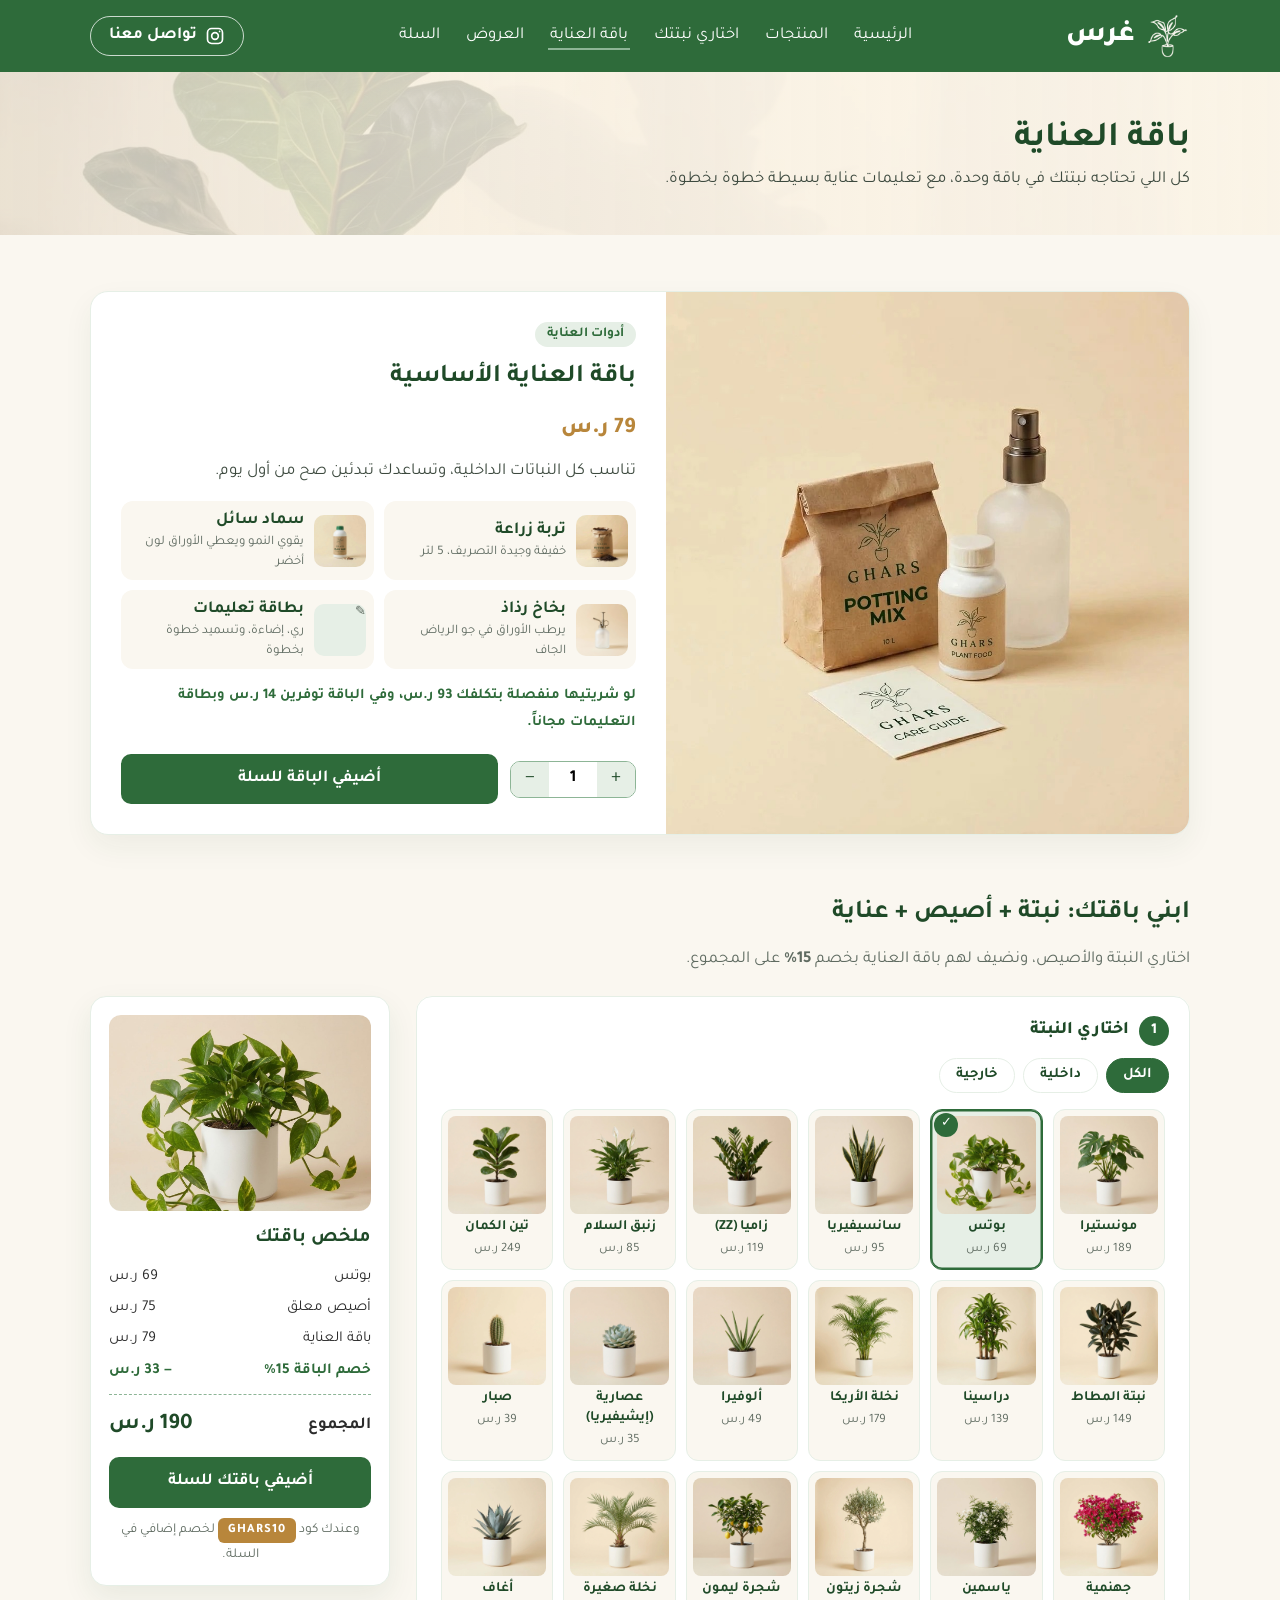
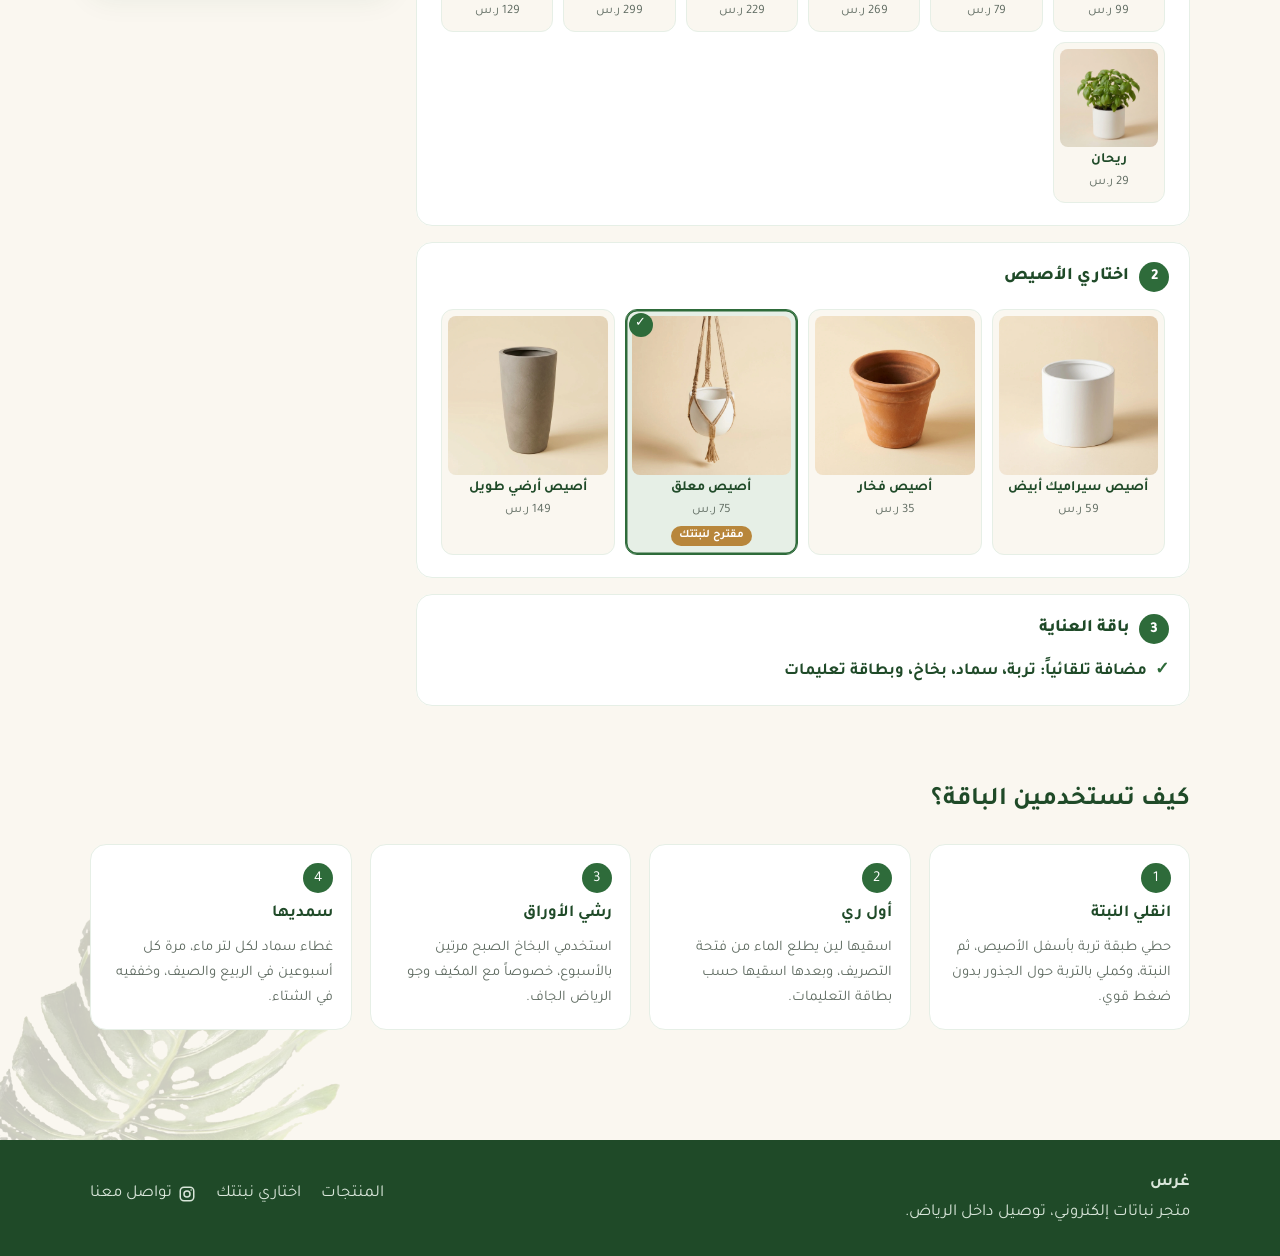
==== commit ba517df5: "update" ====
--- a/pages/care-kit.html
+++ b/pages/care-kit.html
@@ -8,7 +8,7 @@
   <link rel="preconnect" href="https://fonts.googleapis.com">
   <link rel="preconnect" href="https://fonts.gstatic.com" crossorigin>
   <link href="https://fonts.googleapis.com/css2?family=Tajawal:wght@400;500;700;800&display=swap" rel="stylesheet">
-  <link rel="stylesheet" href="../css/style.css">
+  <link rel="stylesheet" href="../css/style.css?v=4">
 </head>
 <body>
 
@@ -16,6 +16,7 @@
   <header class="navbar">
     <div class="container">
       <a href="../index.html" class="logo"><img src="../images/logo.png" alt=""><span>غرس</span></a>
+      <button type="button" class="menu-btn" aria-label="القائمة" aria-expanded="false"><span></span><span></span><span></span></button>
       <nav>
         <ul class="nav-links">
           <li><a href="../index.html">الرئيسية</a></li>
@@ -130,8 +131,9 @@
     </div>
   </footer>
 
-  <script src="../js/products-data.js"></script>
-  <script src="../js/cart.js"></script>
-  <script src="../js/care-kit.js"></script>
+  <script src="../js/products-data.js?v=4"></script>
+  <script src="../js/cart.js?v=4"></script>
+  <script src="../js/care-kit.js?v=4"></script>
+  <script src="../js/nav.js?v=4"></script>
 </body>
 </html>
--- a/css/style.css
+++ b/css/style.css
@@ -28,6 +28,7 @@
 .container { width: 92%; max-width: 1100px; margin-inline: auto; }
 
 .navbar { background: var(--green); color: #fff; }
+.menu-btn { display: none; }
 .navbar .container {
   display: flex; align-items: center; justify-content: space-between;
   flex-wrap: wrap; gap: 8px 24px; padding-block: 10px;
@@ -174,6 +175,7 @@
 .ad-label::after { content: ""; position: absolute; left: 9px; top: 50%; width: 8px; height: 8px; margin-top: -4px; border-radius: 50%; background: var(--green-dark); }
 .ad-btn { display: inline-flex; gap: 8px; align-items: center; }
 
+@supports not (aspect-ratio: 1) { .ad-board { height: 260px; } }
 .ad-frame { position: relative; display: block; padding-top: 64px; transform-origin: 50% 0; }
 .ropes { position: absolute; top: 6px; left: 0; width: 100%; height: 66px; overflow: visible; }
 .ropes path { fill: none; stroke: #d8c39c; stroke-width: 2.5; vector-effect: non-scaling-stroke; stroke-dasharray: 5 3; }
@@ -272,7 +274,7 @@
 }
 .product-card:hover { box-shadow: 0 12px 28px rgba(31, 74, 40, .12); transform: translateY(-3px); }
 .card-open { background: none; border: 0; padding: 0; font: inherit; color: inherit; cursor: pointer; text-align: inherit; }
-.product-card img { width: 100%; aspect-ratio: 1; object-fit: cover; background: #f3e6cf; }
+.product-card img { width: 100%; height: auto; aspect-ratio: 1; object-fit: cover; background: #f3e6cf; }
 .card-body { padding: 14px 16px 16px; display: flex; flex-direction: column; gap: 6px; flex: 1; }
 .card-cat { color: var(--muted); font-size: .85rem; }
 .card-body h3 { font-size: 1.15rem; line-height: 1.4; color: var(--green-dark); }
@@ -283,6 +285,36 @@
 .tag-light-medium { background: #f6ecd6; color: #7a5a1f; }
 .tag-light-high { background: #fbe1c4; color: #8a4b12; }
 .card-foot { display: flex; justify-content: space-between; align-items: center; gap: 8px; margin-top: auto; padding-top: 8px; }
+.price small { font-size: .8rem; font-weight: 400; color: var(--muted); }
+.gift-pick[hidden] { display: none; }
+.pick-grid.gift-grid { grid-template-columns: repeat(auto-fill, minmax(78px, 1fr)); gap: 6px; padding: 2px; margin-top: 4px; }
+.gift-grid .pick > span { padding: 4px 4px 6px; }
+.gift-grid .pick strong { font-size: .78rem; }
+.gift-grid .pick small { font-size: .72rem; }
+.gift-grid .pick input:checked + span::after { width: 20px; height: 20px; font-size: .7rem; }
+.card-msg[hidden] { display: none; }
+.card-msg h3 small { font-weight: 400; color: var(--muted); font-size: .85rem; }
+.msg-fields { display: grid; grid-template-columns: 1fr 1fr; gap: 8px; margin-top: 6px; }
+.card-msg label { display: grid; gap: 2px; font-size: .88rem; font-weight: 700; color: var(--green-dark); }
+.msg-text { margin-top: 8px; }
+.card-msg input, .card-msg textarea {
+  font: inherit; font-weight: 400; color: var(--text); background: var(--offwhite);
+  border: 1.5px solid var(--green-light); border-radius: var(--radius); padding: 6px 10px; width: 100%; resize: vertical;
+}
+.card-msg input:focus, .card-msg textarea:focus { outline: 3px solid var(--accent); outline-offset: 1px; }
+.msg-count { display: block; text-align: left; font-size: .78rem; color: var(--muted); }
+.msg-preview {
+  position: relative; margin-top: 8px; padding: 18px 20px 16px; text-align: center;
+  background: #fffdf8; border: 1px solid #eadfc8; border-radius: 6px;
+  box-shadow: 0 8px 18px rgba(31, 74, 40, .1); transform: rotate(-1deg);
+}
+.msg-preview::before { content: ""; position: absolute; inset: 6px; border: 1px solid var(--green-pale); border-radius: 3px; pointer-events: none; }
+.msg-preview img { width: 34px; margin: 0 auto 4px; filter: brightness(0) saturate(100%) invert(30%) sepia(30%) saturate(700%) hue-rotate(80deg); }
+.pv-to, .pv-from { font-size: .85rem; color: var(--muted); }
+.pv-to { text-align: right; }
+.pv-from { text-align: left; }
+.pv-text { font-size: 1.05rem; font-weight: 700; color: var(--green-dark); margin: 6px 0; line-height: 1.7; overflow-wrap: anywhere; }
+.gift-note { font-size: .85rem; color: var(--muted); margin-top: 6px; }
 .price { color: var(--green-dark); font-size: 1.15rem; font-weight: 800; white-space: nowrap; }
 
 .empty { text-align: center; background: #fff; border: 1.5px dashed var(--green-light); border-radius: 16px; padding: 40px 20px; }
@@ -302,6 +334,9 @@
 }
 .pd { display: grid; grid-template-columns: 1fr 1fr; }
 .pd-img { width: 100%; height: 100%; object-fit: cover; background: #f3e6cf; min-height: 320px; }
+@media (min-width: 681px) {
+  .pd:has(.gift-pick:not([hidden])) .pd-img { position: sticky; top: 0; height: auto; min-height: 0; aspect-ratio: 1; align-self: start; }
+}
 .pd-info { padding: 28px 28px 24px; display: flex; flex-direction: column; gap: 8px; }
 .badge { align-self: flex-start; background: var(--green-pale); color: var(--green); border-radius: 999px; padding: 0 12px; font-size: .85rem; font-weight: 700; }
 .pd-info h2 { font-size: 1.8rem; line-height: 1.4; color: var(--green-dark); }
@@ -422,7 +457,7 @@
   display: flex; flex-direction: column; align-items: center; text-align: center; height: 100%;
   border: 1.5px solid var(--green-pale); border-radius: 12px; padding: 6px 6px 8px; background: var(--offwhite);
 }
-.pick img { width: 100%; aspect-ratio: 1; object-fit: cover; border-radius: 8px; margin-bottom: 4px; }
+.pick img { width: 100%; height: auto; aspect-ratio: 1; object-fit: cover; border-radius: 8px; margin-bottom: 4px; }
 .pick strong { font-size: .88rem; line-height: 1.4; color: var(--green-dark); }
 .pick small { font-size: .8rem; color: var(--muted); }
 .pick:hover input:not(:checked) + span { background: var(--green-pale); }
@@ -475,6 +510,22 @@
   .hang { opacity: .3; }
 }
 @media (max-width: 700px) {
+  .navbar .container { padding-block: 8px; }
+  .logo { font-size: 1.5rem; }
+  .logo img { height: 40px; }
+  .menu-btn {
+    display: flex; flex-direction: column; justify-content: center; gap: 5px; width: 44px; height: 44px; padding: 10px;
+    background: none; border: 1.5px solid rgba(255, 255, 255, .6); border-radius: 10px; cursor: pointer;
+  }
+  .menu-btn span { display: block; height: 2px; background: #fff; border-radius: 2px; transition: transform .2s, opacity .2s; }
+  .navbar.open .menu-btn span:nth-child(1) { transform: translateY(7px) rotate(45deg); }
+  .navbar.open .menu-btn span:nth-child(2) { opacity: 0; }
+  .navbar.open .menu-btn span:nth-child(3) { transform: translateY(-7px) rotate(-45deg); }
+  .navbar nav, .navbar .contact-btn { display: none; }
+  .navbar.open nav { display: block; width: 100%; order: 3; }
+  .navbar.open .contact-btn { display: flex; order: 4; justify-content: center; width: 100%; margin-bottom: 8px; }
+  .navbar.open .nav-links { flex-direction: column; gap: 0; }
+  .navbar.open .nav-links a { display: block; padding: 10px 4px; border-bottom: 1px solid rgba(255, 255, 255, .15); }
   .hang { display: none; }
   .leaf-corner { width: 200px; }
 }
@@ -484,17 +535,23 @@
   .categories { grid-template-columns: repeat(3, 1fr); }
   .home-grid { grid-template-columns: repeat(2, 1fr); }
   .light-cards { grid-template-columns: 1fr; max-width: 520px; }
-  .ad-spot { grid-template-columns: 1fr; padding: 30px 24px 40px; }
+  .ad-spot { grid-template-columns: minmax(0, 1fr); padding: 30px 24px 40px; }
   .kit-banner { grid-template-columns: 1fr; }
   .kit-banner > img { aspect-ratio: 16 / 9; height: auto; }
 }
 @media (max-width: 600px) {
+  .hero { min-height: 0; }
   .hero h1 { font-size: 2rem; }
+  .hero-actions .btn { flex: 1 1 100%; }
+  .quiz { padding: 22px 18px; }
   .hero::before { background: rgba(250, 244, 232, .82); }
 }
 @media (max-width: 480px) {
-  .why { grid-template-columns: 1fr; }
+  .why { grid-template-columns: repeat(2, 1fr); gap: 18px 14px; }
+  .why span { font-size: .85rem; }
   .categories { grid-template-columns: repeat(2, 1fr); gap: 10px; }
+  .category:last-child { grid-column: 1 / -1; }
+  .category:last-child img { aspect-ratio: 2 / 1; }
   .category { font-size: .95rem; }
   .category span { padding: 6px 10px; }
   .kit-text { padding: 24px 20px; }
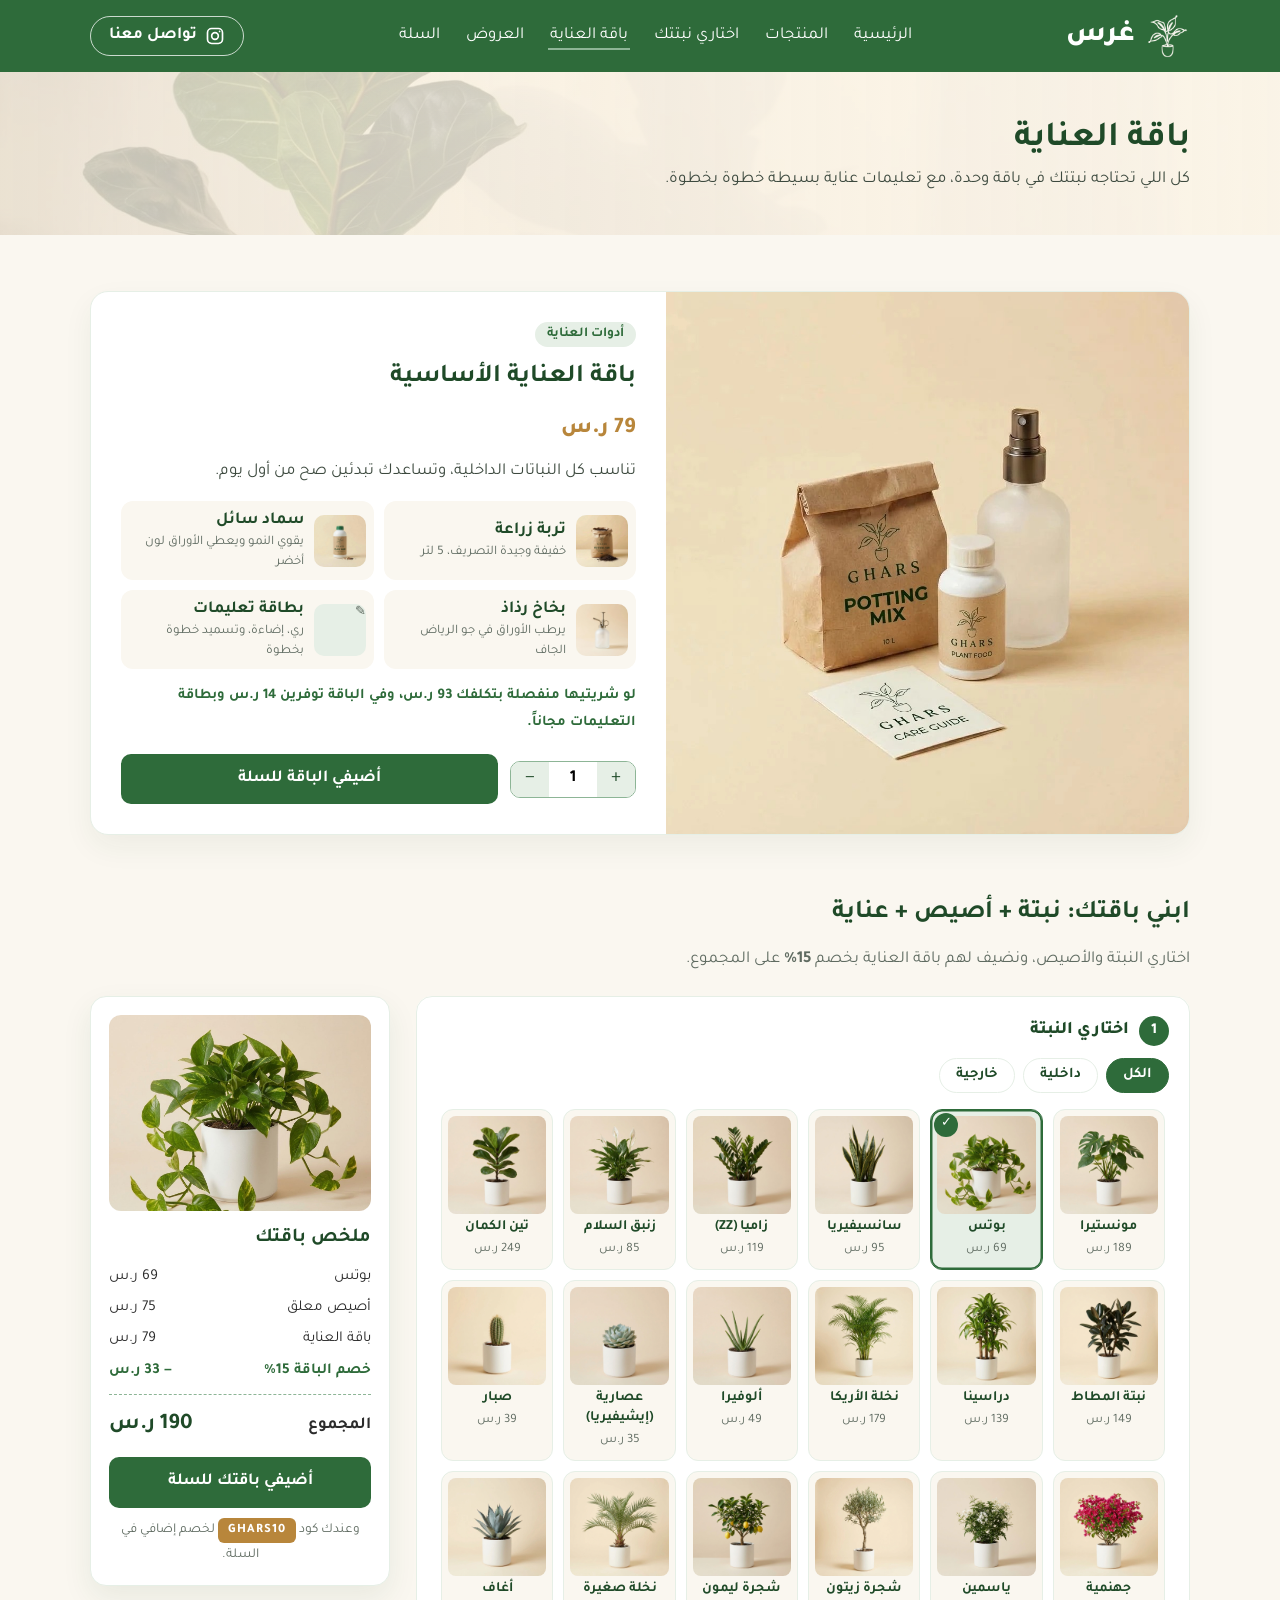
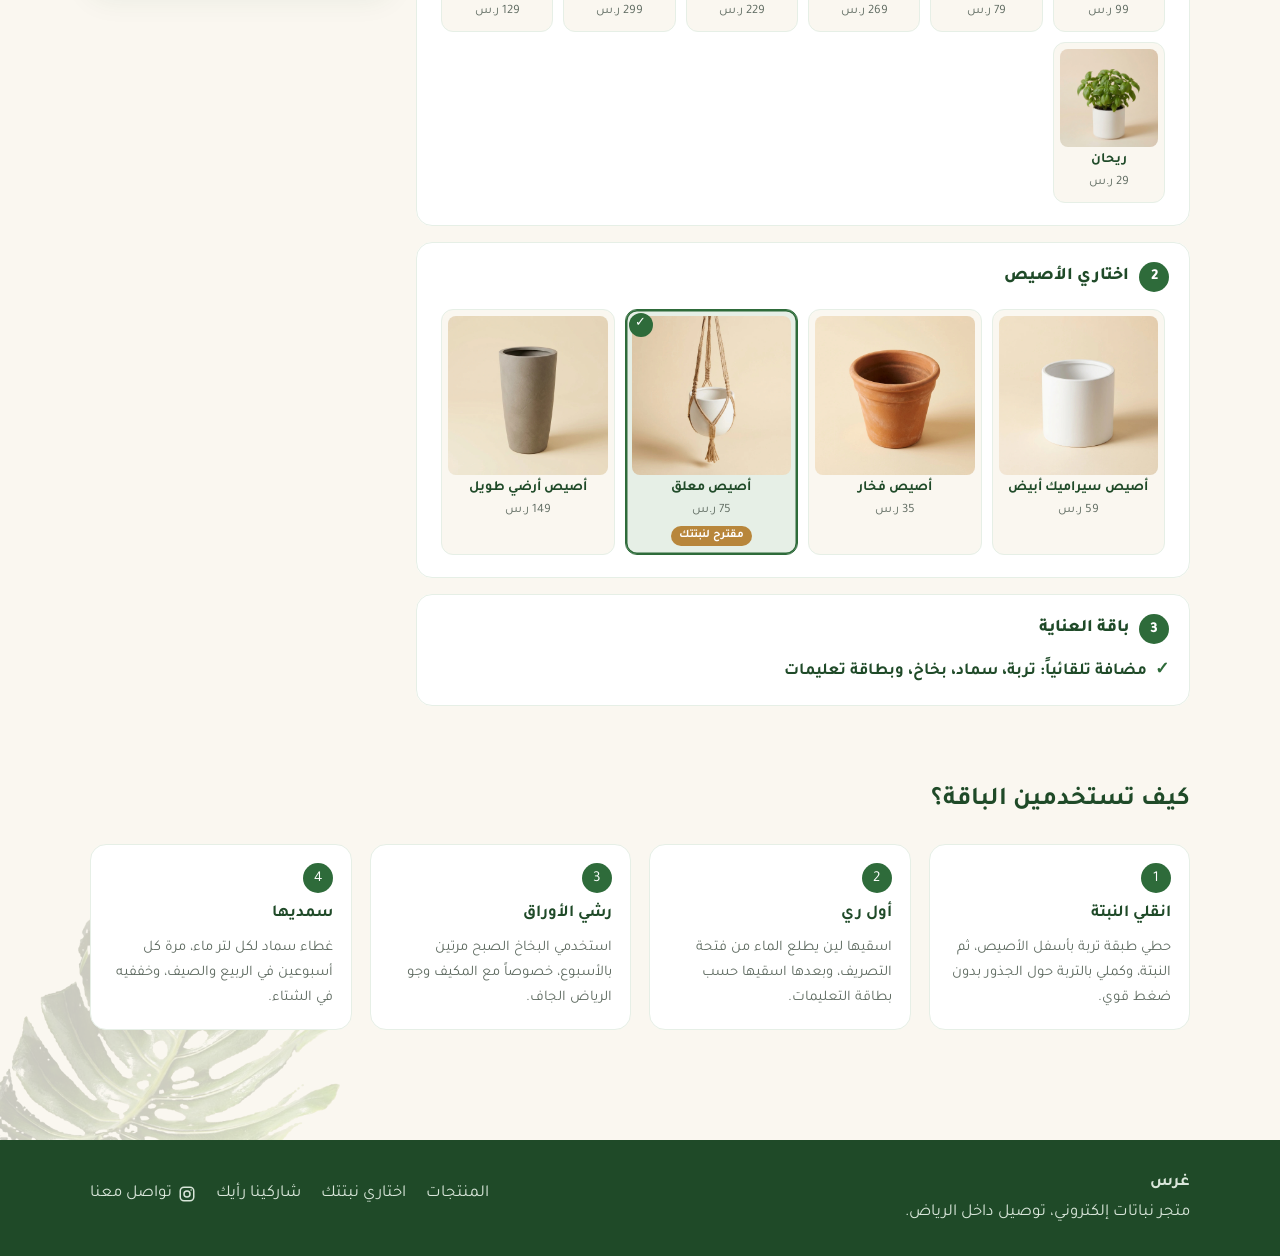
==== commit 5f7df69a: "إضافة صفحة الملاحظات ورابطها في الفوتر" ====
--- a/pages/care-kit.html
+++ b/pages/care-kit.html
@@ -8,7 +8,7 @@
   <link rel="preconnect" href="https://fonts.googleapis.com">
   <link rel="preconnect" href="https://fonts.gstatic.com" crossorigin>
   <link href="https://fonts.googleapis.com/css2?family=Tajawal:wght@400;500;700;800&display=swap" rel="stylesheet">
-  <link rel="stylesheet" href="../css/style.css?v=4">
+  <link rel="stylesheet" href="../css/style.css?v=10">
 </head>
 <body>
 
@@ -126,14 +126,15 @@
       <ul>
         <li><a href="products.html">المنتجات</a></li>
         <li><a href="plant-finder.html">اختاري نبتتك</a></li>
+        <li><a href="feedback.html">شاركينا رأيك</a></li>
         <li><a class="social" href="https://www.instagram.com/gharsplants/" target="_blank" rel="noopener"><svg width="18" height="18" viewBox="0 0 24 24" fill="none" stroke="currentColor" stroke-width="2" aria-hidden="true"><rect x="3" y="3" width="18" height="18" rx="5"/><circle cx="12" cy="12" r="4"/><circle cx="17.5" cy="6.5" r="1" fill="currentColor" stroke="none"/></svg><span>تواصل معنا</span></a></li>
       </ul>
     </div>
   </footer>
 
-  <script src="../js/products-data.js?v=4"></script>
-  <script src="../js/cart.js?v=4"></script>
-  <script src="../js/care-kit.js?v=4"></script>
-  <script src="../js/nav.js?v=4"></script>
+  <script src="../js/products-data.js?v=10"></script>
+  <script src="../js/cart.js?v=10"></script>
+  <script src="../js/care-kit.js?v=10"></script>
+  <script src="../js/nav.js?v=10"></script>
 </body>
 </html>
--- a/css/style.css
+++ b/css/style.css
@@ -59,11 +59,11 @@
 
 .hero {
   position: relative; display: flex; min-height: 480px; overflow: hidden;
-  background: #f3e6cf url(../images/hero-leaf.jpg) center / cover no-repeat;
+  background: #efe6d6 url(../images/hero-plants.jpg) left bottom / cover no-repeat;
 }
 .hero::before {
   content: ""; position: absolute; top: 0; right: 0; bottom: 0; left: 0;
-  background: linear-gradient(to left, rgba(250, 244, 232, .94) 0%, rgba(250, 244, 232, .6) 42%, rgba(250, 244, 232, 0) 68%);
+  background: linear-gradient(to left, rgba(250, 244, 232, .7) 0%, rgba(250, 244, 232, .35) 40%, rgba(250, 244, 232, 0) 60%);
 }
 .hero .container { position: relative; display: flex; align-items: center; padding-block: 60px 96px; }
 .hero-text { max-width: 28rem; }
@@ -161,40 +161,30 @@
 .light-high strong::before { background: #f0a050; box-shadow: 0 0 0 4px #fbe1c4; }
 .light-card span { color: var(--muted); font-size: .95rem; }
 
-.ad-spot {
-  position: relative; display: grid; grid-template-columns: 1fr 1.35fr; gap: 30px; align-items: center;
-  background: radial-gradient(circle at 15% 20%, #2e6b3a 0%, var(--green-dark) 60%);
-  border-radius: 22px; padding: 36px 40px 44px; color: #fff; overflow: hidden;
-}
-.ad-text h2 { color: #fff; font-size: 1.9rem; margin: 10px 0 6px; }
-.ad-text p { color: #d9e6da; margin-bottom: 20px; }
-.ad-label {
-  position: relative; display: inline-block; background: var(--offwhite); color: var(--green-dark);
-  font-weight: 800; font-size: .85rem; padding: 2px 14px 2px 26px; border-radius: 4px 14px 14px 4px;
-}
-.ad-label::after { content: ""; position: absolute; left: 9px; top: 50%; width: 8px; height: 8px; margin-top: -4px; border-radius: 50%; background: var(--green-dark); }
-.ad-btn { display: inline-flex; gap: 8px; align-items: center; }
-
-@supports not (aspect-ratio: 1) { .ad-board { height: 260px; } }
-.ad-frame { position: relative; display: block; padding-top: 64px; transform-origin: 50% 0; }
-.ropes { position: absolute; top: 6px; left: 0; width: 100%; height: 66px; overflow: visible; }
-.ropes path { fill: none; stroke: #d8c39c; stroke-width: 2.5; vector-effect: non-scaling-stroke; stroke-dasharray: 5 3; }
-.hook { position: absolute; top: 0; left: 50%; width: 16px; height: 16px; margin-left: -8px; border-radius: 50%; border: 3px solid #d8c39c; background: var(--green-dark); }
-.ad-board {
-  position: relative; z-index: 1; display: block; aspect-ratio: 16 / 9; overflow: hidden;
-  background: var(--offwhite); border: 10px solid #efe0c2; border-radius: 14px;
-  box-shadow: 0 18px 36px rgba(0, 0, 0, .3), inset 0 0 0 1px rgba(0, 0, 0, .05);
-  transform: rotate(-1.5deg); transition: transform .4s;
-}
-.ad-board img { width: 100%; height: 100%; object-fit: cover; }
-.ad-placeholder {
-  display: flex; height: 100%; align-items: center; justify-content: center; color: var(--muted); font-weight: 700;
-  border: 2px dashed var(--green-light); border-radius: 6px; margin: 0; background: repeating-linear-gradient(45deg, #faf7f0 0 12px, #f3eee2 12px 24px);
-}
-.ad-leaf { position: absolute; z-index: 2; width: 130px; left: -38px; bottom: -34px; transform: rotate(18deg); pointer-events: none; }
-.ad-frame:hover .ad-board, .ad-frame:focus-visible .ad-board { transform: rotate(0deg); }
-.ad-frame:hover { animation: swing 1.2s ease-in-out; }
-@keyframes swing { 25% { transform: rotate(1.2deg); } 60% { transform: rotate(-.8deg); } 100% { transform: rotate(0); } }
+.jeeran-grid { display: grid; grid-template-columns: repeat(2, 1fr); gap: 40px; }
+.jeeran-card {
+  display: flex; flex-direction: column; background: #fff; border: 1px solid #ece6d8;
+  border-radius: 16px; overflow: hidden; box-shadow: 0 6px 18px rgba(31, 74, 40, .06);
+  transition: transform .2s, box-shadow .2s;
+}
+.jeeran-card:hover { transform: translateY(-4px); box-shadow: 0 14px 30px rgba(31, 74, 40, .12); }
+.jeeran-img { position: relative; display: block; overflow: hidden; }
+.jeeran-img img { width: 100%; height: auto; aspect-ratio: 3 / 1; object-fit: cover; transition: transform .4s; }
+.jeeran-card:hover .jeeran-img img { transform: scale(1.03); }
+.jeeran-tag {
+  position: absolute; top: 14px; left: 14px; background: rgba(60, 60, 60, .65); color: #fff;
+  font-size: .82rem; font-weight: 700; padding: 0 10px; border-radius: 6px; line-height: 1.9;
+}
+.jeeran-body { flex: 1; display: flex; flex-direction: column; align-items: flex-start; gap: 6px; padding: 22px 28px 24px; }
+.jeeran-body h3 { color: var(--green-dark); font-size: 1.35rem; line-height: 1.4; }
+.jeeran-body p { color: var(--muted); font-size: .95rem; margin-bottom: 14px; }
+.jeeran-btn {
+  display: inline-flex; align-items: center; gap: 10px; margin-top: auto;
+  border: 1.5px solid var(--green); color: var(--green); border-radius: 10px;
+  padding: 7px 22px; font-weight: 800;
+}
+.jeeran-btn span { font-size: 1.1rem; }
+.jeeran-btn:hover { background: var(--green); color: #fff; }
 
 .kit-banner {
   display: grid; grid-template-columns: 300px 1fr; align-items: center; gap: 0;
@@ -506,8 +496,8 @@
   .care-steps { grid-template-columns: 1fr; }
 }
 
-@media (max-width: 1330px) {
-  .hang { opacity: .3; }
+@media (max-width: 1500px) {
+  .hang { display: none; }
 }
 @media (max-width: 700px) {
   .navbar .container { padding-block: 8px; }
@@ -535,7 +525,7 @@
   .categories { grid-template-columns: repeat(3, 1fr); }
   .home-grid { grid-template-columns: repeat(2, 1fr); }
   .light-cards { grid-template-columns: 1fr; max-width: 520px; }
-  .ad-spot { grid-template-columns: minmax(0, 1fr); padding: 30px 24px 40px; }
+  .jeeran-grid { grid-template-columns: 1fr; gap: 20px; }
   .kit-banner { grid-template-columns: 1fr; }
   .kit-banner > img { aspect-ratio: 16 / 9; height: auto; }
 }
@@ -555,5 +545,171 @@
   .category { font-size: .95rem; }
   .category span { padding: 6px 10px; }
   .kit-text { padding: 24px 20px; }
-  .ad-leaf { width: 90px; }
-}
+  .jeeran-body { padding: 18px 20px 20px; }
+}
+
+.offers-grid{
+  display: grid;
+  grid-template-columns: repeat(auto-fill, minmax(260px,1fr));
+  gap: 20px;
+  margin-top: 20px;
+}
+.offers-card{
+  background: #fff;
+  border: 1px solid var(--green-pale);
+  border-radius: 16px;
+  padding: 24px;
+  display: flex;
+  flex-direction: column;
+  gap: 8px;
+}
+.offers-card h3 {font-size: 1.6rem; color: var(--green-dark);}
+.offers-code{
+  border: 2px dashed var(--accent);
+  color: var(--accent);
+  font-weight: 800;
+  letter-spacing: 2px;
+  text-align: center;
+  padding: 8px;
+  border-radius: 10px;
+  direction: ltr;
+  margin-top: auto;
+}
+button.offers-code{
+  background: none;
+  font-family: inherit;
+  font-size: 1rem;
+  cursor: pointer;
+  width: 100%;
+}
+button.offers-code:hover {background: #fbf3e4;}
+
+.sale-grid{
+  display: grid;
+  grid-template-columns: repeat(auto-fill,minmax(220px,1fr));
+  gap: 20px;
+  margin-top: 20px;
+}
+.sale-badge{
+  align-self: flex-start;
+  background: #b23b3b;
+  color: #fff;
+  font-size: .85rem;
+  font-weight: 700;
+  padding: 2px 10px;
+  border-radius: 999px;
+}
+.price del{
+  color: var(--muted);
+  font-weight: 400;
+  font-size: .85rem;
+  margin-inline-start: 6px;
+}
+.sale-grid .card-foot{ flex-direction: column; align-items: stretch;}
+
+/* التقييمات*/
+.reviews {
+  border-top: 1px solid var(--green-pale);
+  margin-top: 20px;
+  padding-top: 16px;
+  display: flex;
+  flex-direction: column;
+  gap: 10px;
+}
+.stars{
+  color: var(--accent);
+  letter-spacing: 2px;
+}
+.rating-avg{
+  color: var(--muted);
+}
+.review-list{
+  list-style: none;
+  display: flex;
+  flex-direction: column;
+  gap: 10px;
+}
+.review-list li{
+  background: var(--offwhite);
+  border-radius: 10px;
+  padding: 10px 14px;
+}
+.revew-head{
+  display: flex;
+  justify-content: space-between;
+  align-items: center;
+}
+.review-form{
+  display: flex;
+  flex-direction: column;
+  gap: 8px;
+}
+.review-form input, .review-form textarea {
+  font-family: inherit;
+  font-size: 1rem;
+  padding: 8px 12px;
+  border: 1px solid var(--green-pale);
+  border-radius: 10px;
+  width: 100%;
+}
+.star-pick {
+  display: flex;
+  gap: 4px;
+}
+.star-pick button {
+  background: none;
+  border: none;
+  font-size: 1.8rem;
+  color: #d8d2c4;
+  cursor: pointer;
+  line-height: 1;
+}
+.star-pick button.on {
+  color: var(--accent);
+}
+
+
+/*الملاحظات*/
+.feedback-form, .feedback-done{
+  max-width: 560px;
+  margin: 0 auto;
+  background: #fff;
+  border: 1px solid var(--green-pale);
+  border-radius: 16px;
+  padding: 28px;
+}
+.feedback-form{
+  display: flex;
+  flex-direction: column;
+  gap: 6px;
+}
+.feedback-form label {
+  font-weight: 700;
+  margin-top: 10px;
+}
+.feedback-form small{
+  color: var(--muted);
+  font-weight: 400;
+}
+.feedback-form input, .feedback-form select, .feedback-form textarea{
+  font-family: inherit;
+  font-size: 1rem;
+  padding: 10px 12px;
+  border: 1px solid var(--green-pale);
+  border-radius: 10px;
+  width: 100%;
+  background: #fff;
+}
+.feedback-form .btn {
+  margin-top: 16px;
+}
+.feedback-done {
+  text-align: center;
+  display: flex;
+  flex-direction: column;
+  gap: 12px;
+  align-items: center;
+}
+.feedback-form[hidden], .feedback-done[hidden] {
+  display: none;
+}
